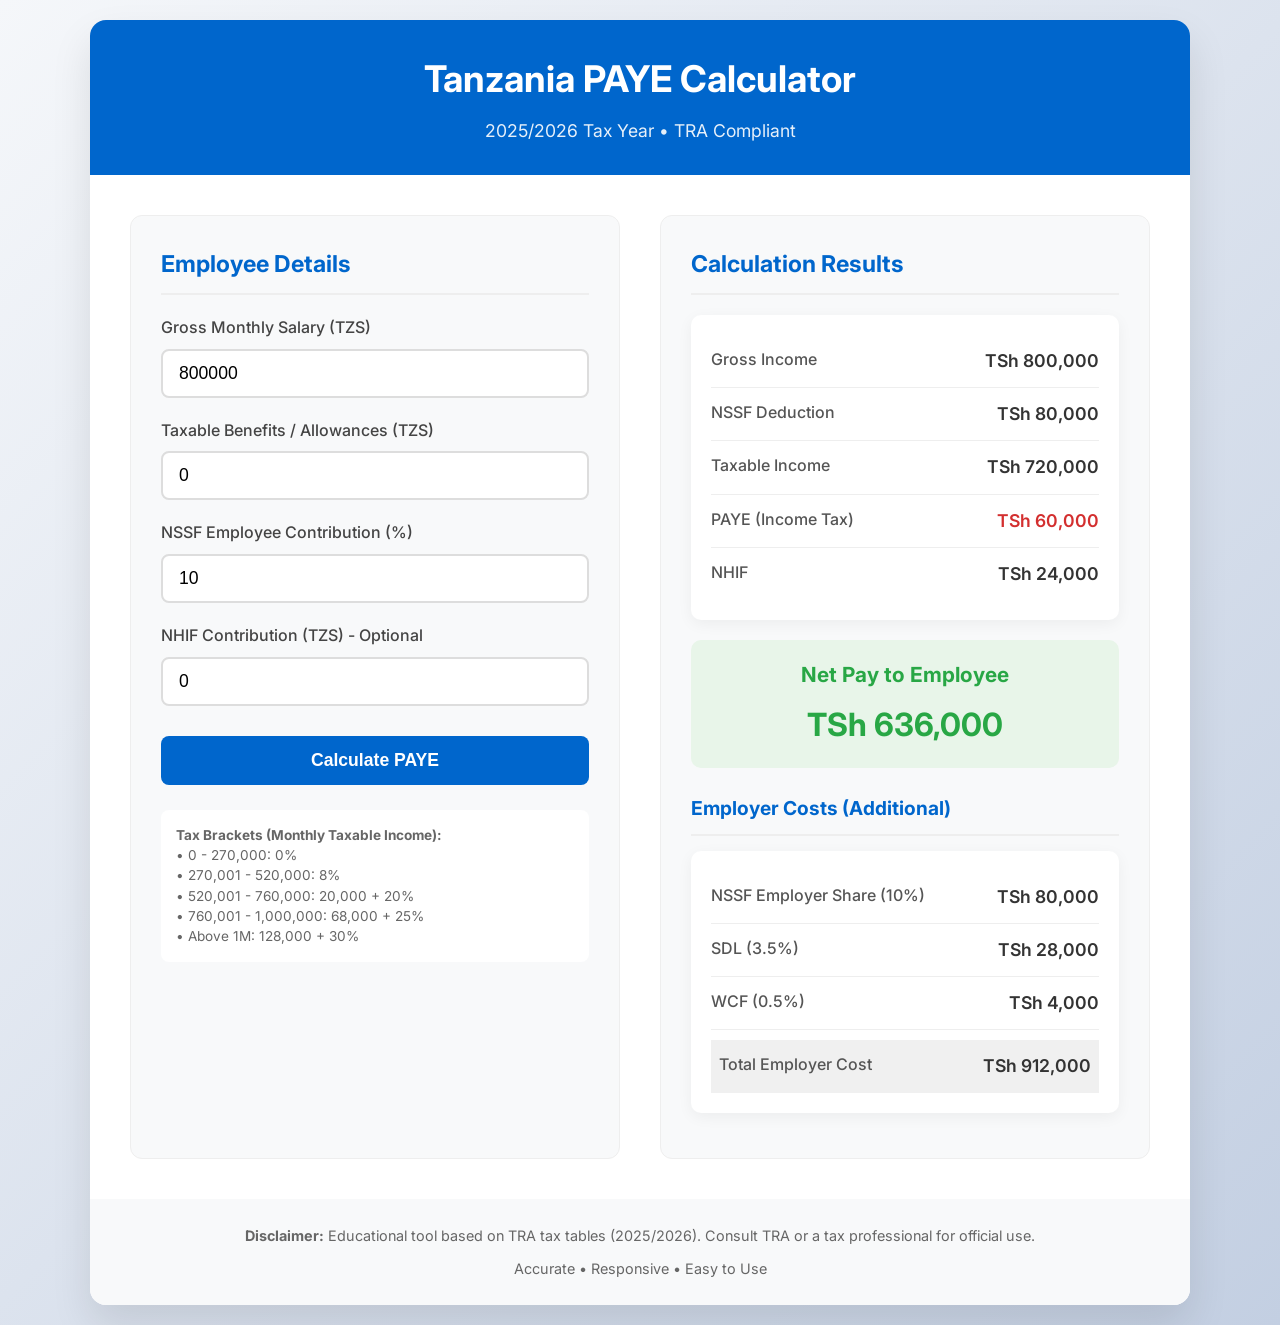
==== PAYE.html @ 4d27c891 "Add files via upload" ====
<!DOCTYPE html>
<html lang="en">
<head>
    <meta charset="UTF-8">
    <meta name="viewport" content="width=device-width, initial-scale=1.0">
    <title>Tanzania PAYE Calculator 2026</title>
    <link rel="stylesheet" href="PAYE.css">
</head>
<body>
    <div class="container">
        <header>
            <h1>Tanzania PAYE Calculator</h1>
            <p class="subtitle">2025/2026 Tax Year • TRA Compliant</p>
        </header>
        
        <div class="main">
            <!-- Input Section -->
            <div class="input-section">
                <h2>Employee Details</h2>
                
                <div class="form-group">
                    <label for="gross">Gross Monthly Salary (TZS)</label>
                    <input type="number" id="gross" value="800000" placeholder="e.g. 800000">
                </div>
                
                <div class="form-group">
                    <label for="benefits">Taxable Benefits / Allowances (TZS)</label>
                    <input type="number" id="benefits" value="0" placeholder="0">
                </div>
                
                <div class="form-group">
                    <label for="nssf">NSSF Employee Contribution (%)</label>
                    <input type="number" id="nssf" value="10" step="0.1" placeholder="10">
                </div>
                
                <div class="form-group">
                    <label for="nhif">NHIF Contribution (TZS) - Optional</label>
                    <input type="number" id="nhif" value="0" placeholder="Auto or manual">
                </div>
                
                <button onclick="calculatePAYE()">Calculate PAYE</button>
                
                <div class="note">
                    <strong>Tax Brackets (Monthly Taxable Income):</strong><br>
                    • 0 - 270,000: 0%<br>
                    • 270,001 - 520,000: 8%<br>
                    • 520,001 - 760,000: 20,000 + 20%<br>
                    • 760,001 - 1,000,000: 68,000 + 25%<br>
                    • Above 1M: 128,000 + 30%
                </div>
            </div>
            
            <!-- Results Section -->
            <div class="result-section">
                <h2>Calculation Results</h2>
                
                <div id="results" style="display: none;">
                    <div class="result">
                        <div class="result-row">
                            <span class="label">Gross Income</span>
                            <span class="value" id="grossOut">0</span>
                        </div>
                        <div class="result-row">
                            <span class="label">NSSF Deduction</span>
                            <span class="value" id="nssfOut">0</span>
                        </div>
                        <div class="result-row">
                            <span class="label">Taxable Income</span>
                            <span class="value" id="taxableOut">0</span>
                        </div>
                        <div class="result-row">
                            <span class="label">PAYE (Income Tax)</span>
                            <span class="value" id="payeOut" style="color: #d32f2f;">0</span>
                        </div>
                        <div class="result-row">
                            <span class="label">NHIF</span>
                            <span class="value" id="nhifOut">0</span>
                        </div>
                    </div>
                    
                    <div class="total">
                        <div>Net Pay to Employee</div>
                        <div id="netOut" style="font-size: 2rem; margin-top: 8px;">0 TZS</div>
                    </div>
                    
                    <div style="margin-top: 25px;">
                        <h2 style="font-size: 1.2rem; margin-bottom: 15px;">Employer Costs (Additional)</h2>
                        <div class="result">
                            <div class="result-row">
                                <span class="label">NSSF Employer Share (10%)</span>
                                <span class="value" id="nssfEmployer">0</span>
                            </div>
                            <div class="result-row">
                                <span class="label">SDL (3.5%)</span>
                                <span class="value" id="sdlOut">0</span>
                            </div>
                            <div class="result-row">
                                <span class="label">WCF (0.5%)</span>
                                <span class="value" id="wcfOut">0</span>
                            </div>
                            <div class="result-row" style="font-weight: 600; background: #f0f0f0; margin-top: 10px; padding: 12px 8px;">
                                <span class="label">Total Employer Cost</span>
                                <span class="value" id="totalEmployer">0</span>
                            </div>
                        </div>
                    </div>
                </div>
                
                <div id="placeholder">
                    <p style="text-align:center; padding: 80px 20px; color:#888; font-size: 1.4rem;">
                        Enter salary above and click Calculate
                    </p>
                </div>
            </div>
        </div>
        
        <div class="footer">
            <p><strong>Disclaimer:</strong> Educational tool based on TRA tax tables (2025/2026). Consult TRA or a tax professional for official use.</p>
            <p style="margin-top: 10px;">Accurate • Responsive • Easy to Use</p>
        </div>
    </div>

    <script src="PAYE.js"></script>
</body>
</html>
---- PAYE.css ----
@import url('https://fonts.googleapis.com/css2?family=Inter:wght@400;500;600&display=swap');

:root {
    --primary: #0066cc;
    --success: #28a745;
    --text: #333;
}

* {
    margin: 0;
    padding: 0;
    box-sizing: border-box;
}

body {
    font-family: 'Inter', system-ui, sans-serif;
    background: linear-gradient(135deg, #f5f7fa 0%, #c3cfe2 100%);
    color: var(--text);
    line-height: 1.6;
    padding: 20px;
    min-height: 100vh;
}

.container {
    max-width: 1100px;
    margin: 0 auto;
    background: white;
    border-radius: 16px;
    box-shadow: 0 20px 40px rgba(0, 0, 0, 0.1);
    overflow: hidden;
}

header {
    background: var(--primary);
    color: white;
    padding: 30px 40px;
    text-align: center;
}

h1 {
    font-size: 2.3rem;
    margin-bottom: 8px;
}

.subtitle {
    opacity: 0.9;
    font-size: 1.1rem;
}

.main {
    display: grid;
    grid-template-columns: 1fr 1fr;
    gap: 40px;
    padding: 40px;
}

.input-section, .result-section {
    background: #f8f9fa;
    padding: 30px;
    border-radius: 12px;
    border: 1px solid #eee;
}

h2 {
    color: var(--primary);
    margin-bottom: 20px;
    font-size: 1.45rem;
    border-bottom: 2px solid #eee;
    padding-bottom: 10px;
}

.form-group {
    margin-bottom: 20px;
}

label {
    display: block;
    margin-bottom: 8px;
    font-weight: 500;
    color: #444;
}

input {
    width: 100%;
    padding: 12px 16px;
    border: 2px solid #ddd;
    border-radius: 8px;
    font-size: 1.1rem;
    transition: all 0.3s;
}

input:focus {
    outline: none;
    border-color: var(--primary);
    box-shadow: 0 0 0 3px rgba(0, 102, 204, 0.1);
}

.result {
    background: white;
    padding: 20px;
    border-radius: 10px;
    margin-bottom: 15px;
    box-shadow: 0 4px 15px rgba(0, 0, 0, 0.05);
}

.result-row {
    display: flex;
    justify-content: space-between;
    padding: 12px 0;
    border-bottom: 1px solid #eee;
}

.result-row:last-child {
    border-bottom: none;
}

.label {
    font-weight: 500;
    color: #555;
}

.value {
    font-weight: 600;
    font-size: 1.1rem;
}

.total {
    background: #e8f5e9;
    font-size: 1.3rem;
    font-weight: 700;
    color: var(--success);
    padding: 18px;
    border-radius: 10px;
    margin-top: 20px;
    text-align: center;
}

button {
    background: var(--primary);
    color: white;
    border: none;
    padding: 14px 32px;
    font-size: 1.1rem;
    font-weight: 600;
    border-radius: 8px;
    cursor: pointer;
    width: 100%;
    margin-top: 10px;
    transition: all 0.3s;
}

button:hover {
    background: #0052a3;
    transform: translateY(-2px);
}

.footer {
    text-align: center;
    padding: 25px;
    color: #666;
    font-size: 0.9rem;
    background: #f8f9fa;
}

.note {
    font-size: 0.85rem;
    color: #666;
    margin-top: 25px;
    line-height: 1.5;
    background: #fff;
    padding: 15px;
    border-radius: 8px;
}

@media (max-width: 768px) {
    .main {
        grid-template-columns: 1fr;
        gap: 20px;
        padding: 20px;
    }
}
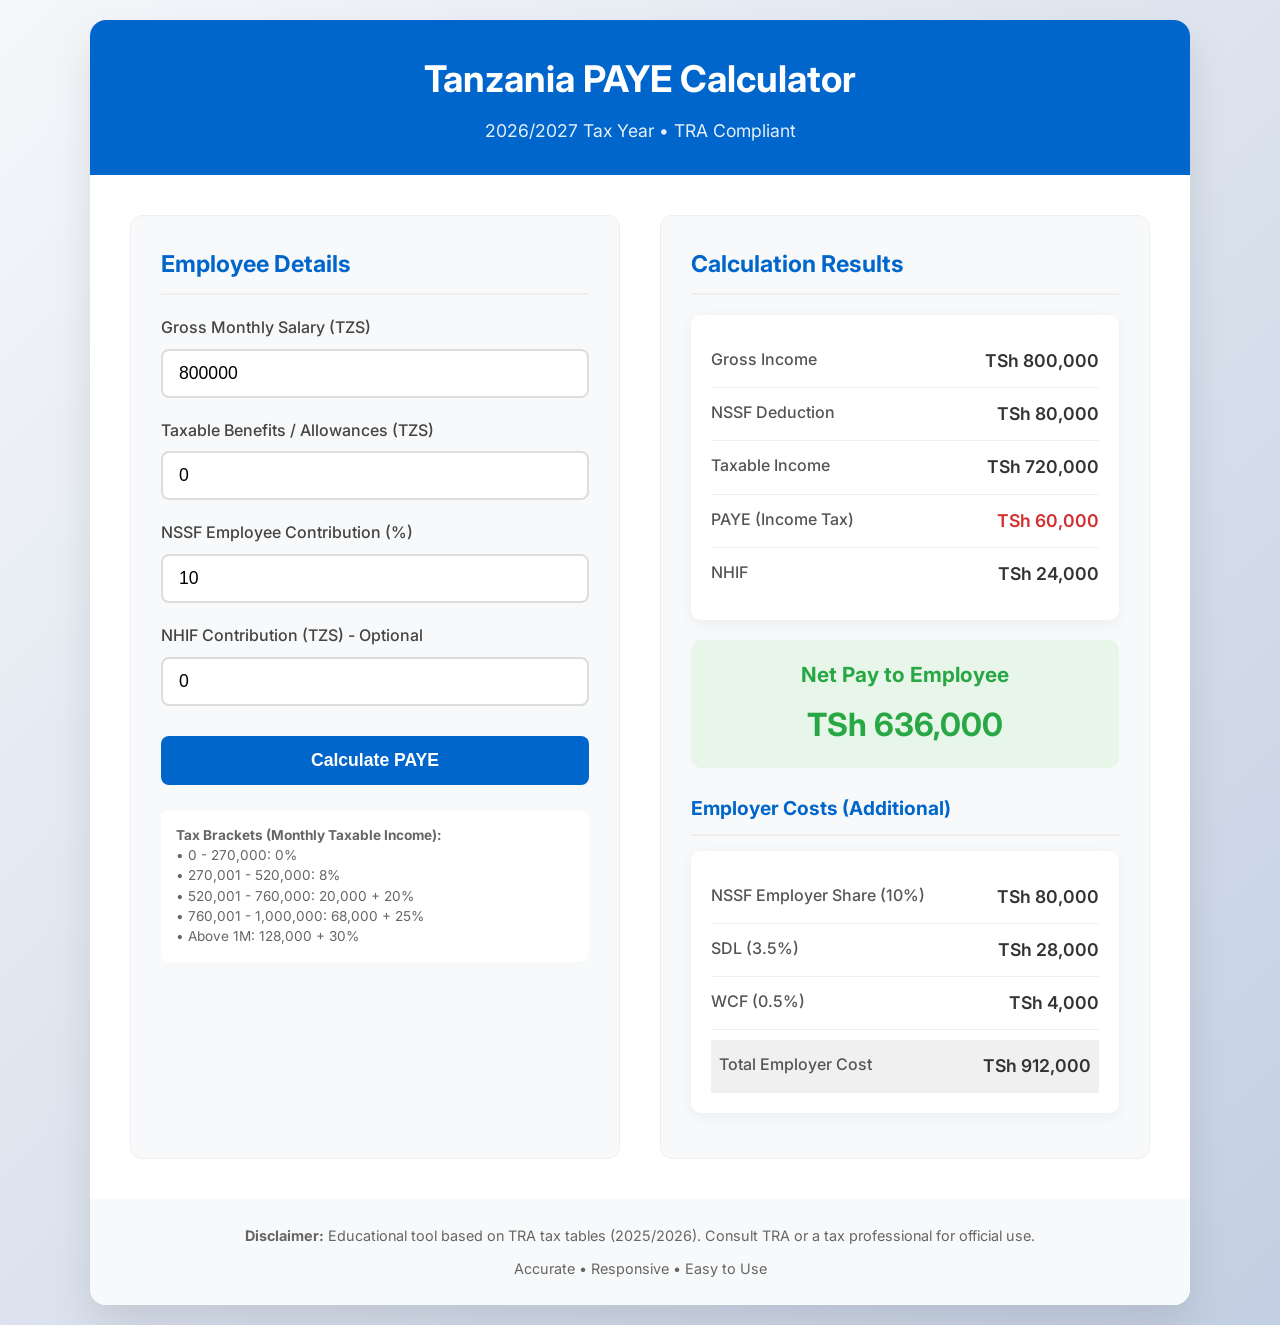
==== commit cc3c60a9: "Change tax year to 2026/2027 in PAYE calculator Updated the tax year in the PAYE calculator from 202" ====
--- a/PAYE.html
+++ b/PAYE.html
@@ -10,7 +10,7 @@
     <div class="container">
         <header>
             <h1>Tanzania PAYE Calculator</h1>
-            <p class="subtitle">2025/2026 Tax Year • TRA Compliant</p>
+            <p class="subtitle">2026/2027 Tax Year • TRA Compliant</p>
         </header>
         
         <div class="main">
@@ -122,4 +122,4 @@
 
     <script src="PAYE.js"></script>
 </body>
-</html>+</html>
